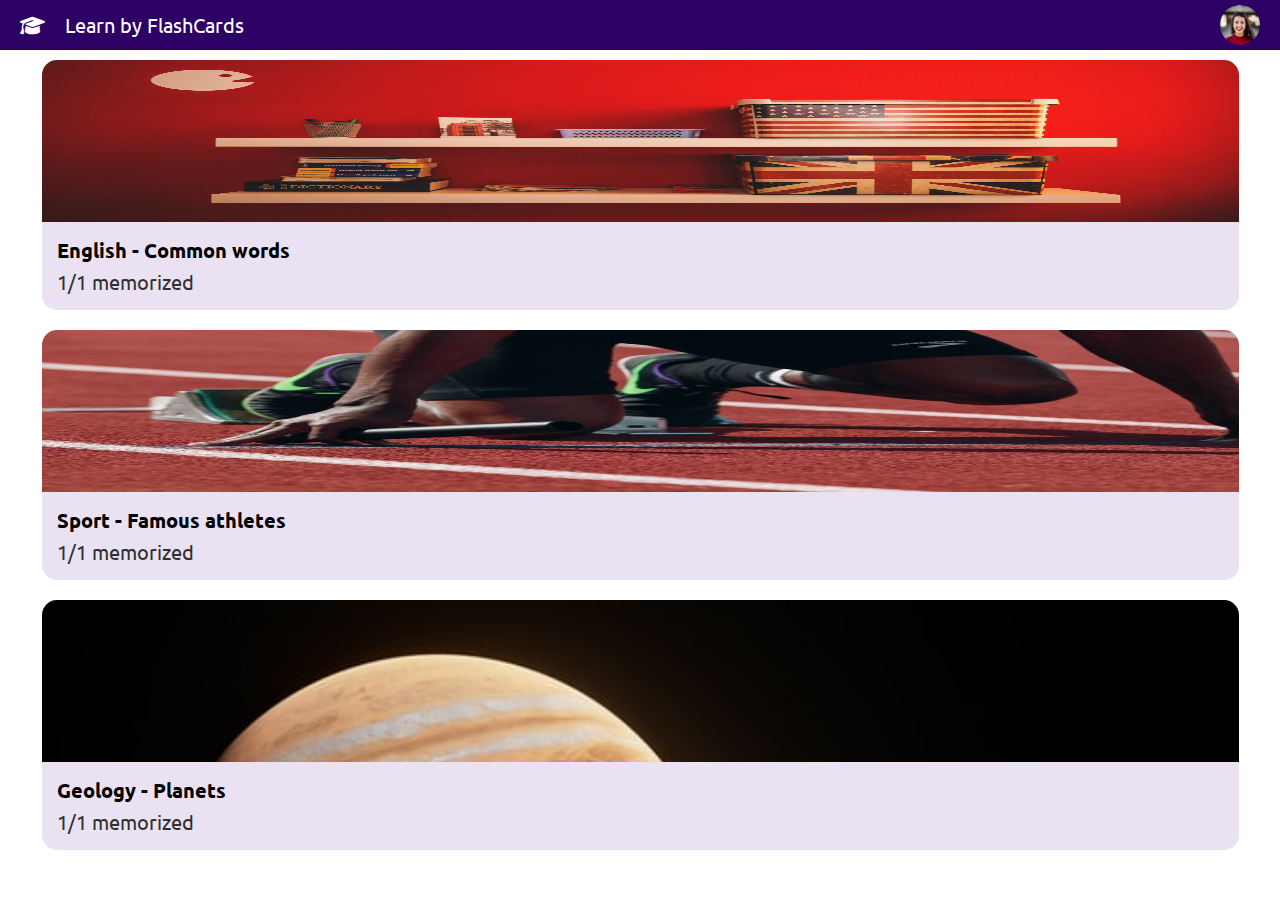
==== index.html @ d98e2bef "Initial commit" ====
<!DOCTYPE html>
<html lang="en">
<head>
    <meta charset="UTF-8">
    <meta name="viewport" content="width=device-width, initial-scale=1">
    <link rel="stylesheet" href="css/style.css">
    <link href="https://fonts.googleapis.com/css?family=Ubuntu&display=swap" rel="stylesheet">
    <link href="https://cdnjs.cloudflare.com/ajax/libs/font-awesome/6.1.1/css/all.min.css" rel="stylesheet">
</head>
<body>
<header>
    <nav>
        <div>
            <i class="fa-solid fa-graduation-cap"></i>
            Learn by FlashCards
        </div>
        <div class="profile"></div>
    </nav>
</header>
<div class="cards">

    <div class="card">
        <img class="card-up" src="img/english.jpg">
        <div class="card-down">
            <div class="card-title">
                <a href="practise.html">English - Common words</a>
            </div>
            <div class="card-subtitle">
                1/1 memorized
            </div>
        </div>

    </div>
</div>

<div class="cards">
    <div class="card">
        <img class="card-up" src="img/sport.jpg">
        <div class="card-down">
            <div class="card-title">
                Sport - Famous athletes
            </div>
            <div class="card-subtitle">
                1/1 memorized
            </div>
        </div>
    </div>
</div>

<div class="cards">
    <div class="card">
        <div class="card-up">
            <img src="img/planet.jpg">
        </div>
        <div class="card-down">
            <div class="card-title">
                Geology - Planets
            </div>
            <div class="card-subtitle">
                1/1 memorized
            </div>
        </div>
    </div>
</div>

</body>
</html>
---- css/style.css ----
:root {
    --primaryColor: #A8167F;
    --secondaryColor: #2C0064;
    --terciaryColor: #EAE2F3;
    font-family: 'Ubuntu', Arial, Helvetica, sans-serif;
}

* {
    box-sizing: border-box;
}

body {
    font-size: 20px;
    margin: 50px 0 0 0;
    padding: 0;
}

nav {
    top: 0;
    width: 100%;
    z-index: 1;
    position: fixed;
    background-color: var(--secondaryColor);
    color: white;
    padding: 5px 20px 5px 20px;
    font-size: 20px;
    display: flex;
    justify-content: space-between;
    align-items: center;
    min-height: 50px;
}

.profile {
    width: 40px;
    height: 40px;
    border-radius: 20px;
    background-image: url("../img/profile.jpg");
    background-size: cover;
}

.cards{
    padding: 10px;
    display: flex;
    flex-direction: column;
    align-items: center;
}

.card {
    display: flex;
    flex-direction: column;
    height: 250px;
    width: 95%;
    border-radius: 15px;
    overflow: hidden;
}

.card-up {
    flex: 3;
    overflow: hidden;
}

.card-up img {
    width: 100%;
}

.card-down {
    flex: 1;
    height: auto;
    padding: 15px;
    background-color: var(--terciaryColor);
}

.card-title {
    font-size: 20px;
    font-weight: bolder;
    padding-bottom: 5px;
}

.card-subtitle {
    color: #303030;
}

a {
    text-decoration: none;
    color: inherit;
}

nav i {
    padding-right: 15px;
}

.gradient-background {
    clip-path: polygon(0% 0%, 100% 0, 100% 100%, 50% 82%, 0 100%);
    background: linear-gradient(353.84deg, #6A00F0 -77.49%, #820B76 -38.47%, #A8167F 11.58%, #2C0064 85.38%);
    width: 100%;
    height: 350px;
}
.chip {
    background-color: var(--terciaryColor);
    border-radius: 10px;
    padding: 5px 15px 5px 15px;
    width: fit-content;
}

.flash-card {
    display: flex;
    flex-direction: column;
    justify-content: space-around;
    align-items: center;
    width: 80%;
    height: 50%;
    background-color: white;
    border-radius: 15px;
}

.flash-card-wrapper {
    position: fixed;
    top: 150px;
    width: 100%;
    height: 100vh;
    display: flex;
    justify-content: center;
}

.practise {
    background-color: var(--terciaryColor);
}

.buttons {
    bottom: 20px;
    width: 100%;
    position: fixed;
    display: flex;
    justify-content: space-around;
}

.button {
    color: white;
    border-radius: 10px;
    padding: 20px 40px 20px 40px;
}

.text-button {
    text-transform: uppercase;
    color: var(--primaryColor);
}

.button, .text-button:hover{
    cursor: pointer;
}

.wrong {
    background-color: red;
}

.correct {
    background-color: greenyellow;
}
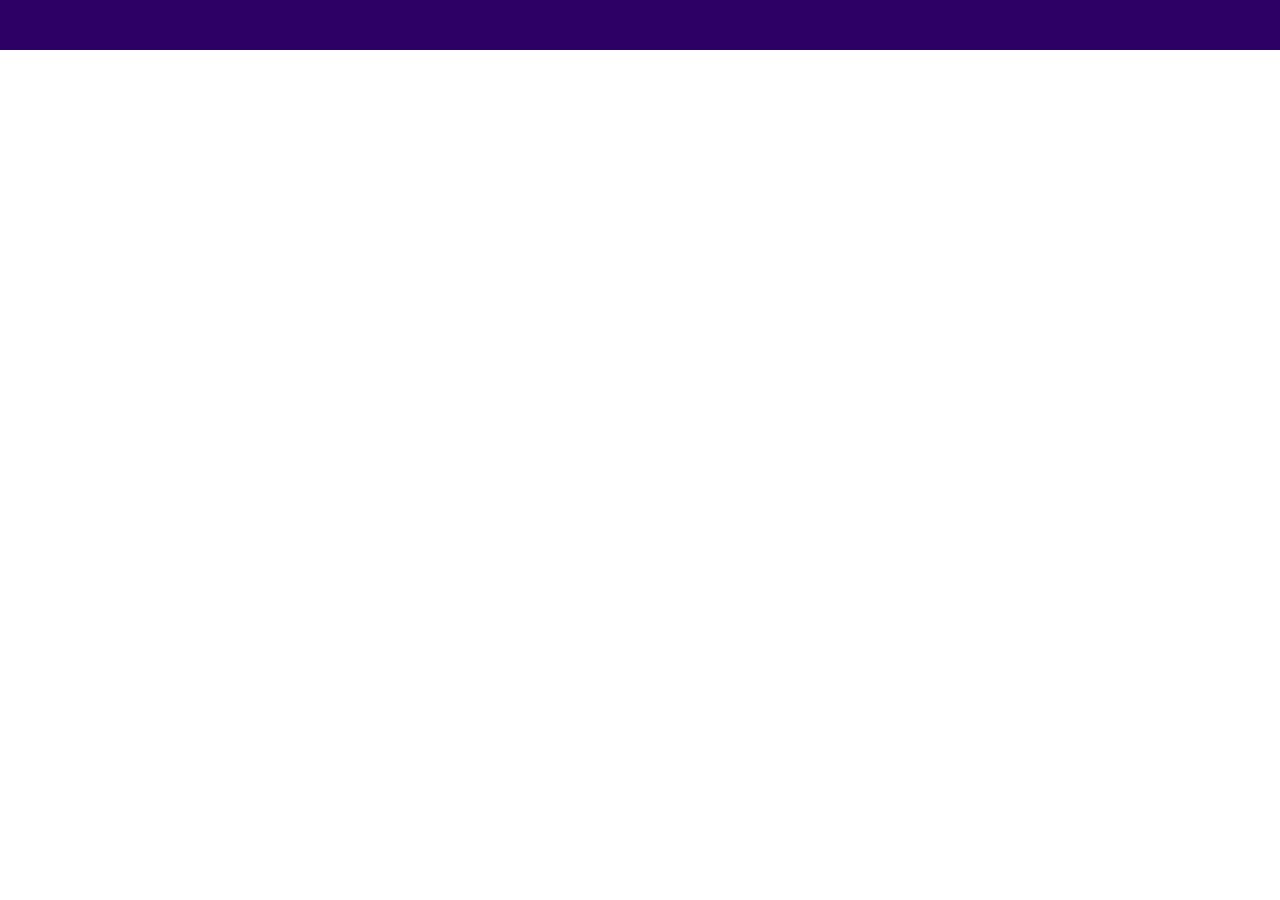
==== commit 43d8f68f: "Add communication with json" ====
--- a/index.html
+++ b/index.html
@@ -1,67 +1,28 @@
 <!DOCTYPE html>
 <html lang="en">
 <head>
+    <meta name="viewport" content="width=device-width, initial-scale=1">
     <meta charset="UTF-8">
-    <meta name="viewport" content="width=device-width, initial-scale=1">
+    <script
+            src="https://code.jquery.com/jquery-3.4.1.min.js"
+            integrity="sha256-CSXorXvZcTkaix6Yvo6HppcZGetbYMGWSFlBw8HfCJo="
+            crossorigin="anonymous">
+
+    </script>
     <link rel="stylesheet" href="css/style.css">
     <link href="https://fonts.googleapis.com/css?family=Ubuntu&display=swap" rel="stylesheet">
     <link href="https://cdnjs.cloudflare.com/ajax/libs/font-awesome/6.1.1/css/all.min.css" rel="stylesheet">
+    <script src="js/main.js"></script>
 </head>
 <body>
 <header>
     <nav>
-        <div>
-            <i class="fa-solid fa-graduation-cap"></i>
-            Learn by FlashCards
-        </div>
-        <div class="profile"></div>
     </nav>
 </header>
-<div class="cards">
+<div class="cards"></div>
+<div class="flash-card-wrapper"></div>
+<div class="buttons"></div>
 
-    <div class="card">
-        <img class="card-up" src="img/english.jpg">
-        <div class="card-down">
-            <div class="card-title">
-                <a href="practise.html">English - Common words</a>
-            </div>
-            <div class="card-subtitle">
-                1/1 memorized
-            </div>
-        </div>
-
-    </div>
-</div>
-
-<div class="cards">
-    <div class="card">
-        <img class="card-up" src="img/sport.jpg">
-        <div class="card-down">
-            <div class="card-title">
-                Sport - Famous athletes
-            </div>
-            <div class="card-subtitle">
-                1/1 memorized
-            </div>
-        </div>
-    </div>
-</div>
-
-<div class="cards">
-    <div class="card">
-        <div class="card-up">
-            <img src="img/planet.jpg">
-        </div>
-        <div class="card-down">
-            <div class="card-title">
-                Geology - Planets
-            </div>
-            <div class="card-subtitle">
-                1/1 memorized
-            </div>
-        </div>
-    </div>
-</div>
 
 </body>
 </html>
--- a/css/style.css
+++ b/css/style.css
@@ -38,9 +38,10 @@
     background-size: cover;
 }
 
-.cards{
-    padding: 10px;
+.cards {
+    padding-top: 10px;
     display: flex;
+    gap: 20px;
     flex-direction: column;
     align-items: center;
 }
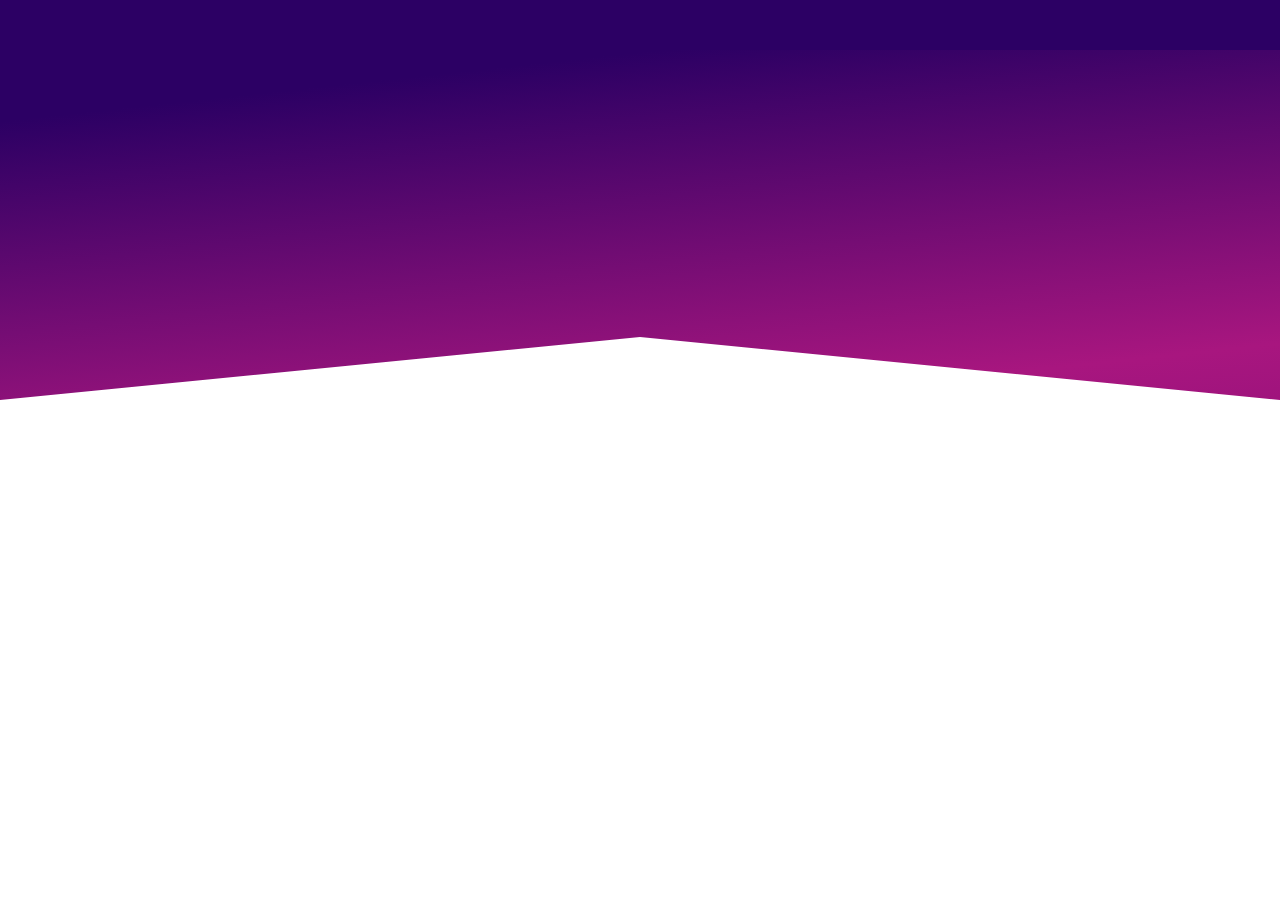
==== commit fb7becca: "Add a little bit of javascript" ====
--- a/index.html
+++ b/index.html
@@ -1,6 +1,7 @@
 <!DOCTYPE html>
 <html lang="en">
 <head>
+    <title>Learn by flash cards</title>
     <meta name="viewport" content="width=device-width, initial-scale=1">
     <meta charset="UTF-8">
     <script
@@ -18,11 +19,11 @@
 <header>
     <nav>
     </nav>
+    <div class="gradient-background"></div>
 </header>
 <div class="cards"></div>
 <div class="flash-card-wrapper"></div>
 <div class="buttons"></div>
 
-
 </body>
 </html>
--- a/css/style.css
+++ b/css/style.css
@@ -2,6 +2,8 @@
     --primaryColor: #A8167F;
     --secondaryColor: #2C0064;
     --terciaryColor: #EAE2F3;
+    --correctColor: greenyellow;
+    --wrongColor: red;
     font-family: 'Ubuntu', Arial, Helvetica, sans-serif;
 }
 
@@ -13,6 +15,7 @@
     font-size: 20px;
     margin: 50px 0 0 0;
     padding: 0;
+    min-width: 200px;
 }
 
 nav {
@@ -39,11 +42,14 @@
 }
 
 .cards {
-    padding-top: 10px;
+    padding: 10px 5px 0 5px;
+    justify-content: center;
     display: flex;
     gap: 20px;
     flex-direction: column;
     align-items: center;
+    flex-direction: row;
+    flex-wrap: wrap;
 }
 
 .card {
@@ -53,6 +59,7 @@
     width: 95%;
     border-radius: 15px;
     overflow: hidden;
+    max-width: 350px;
 }
 
 .card-up {
@@ -104,6 +111,7 @@
 }
 
 .flash-card {
+    padding: 10px;
     display: flex;
     flex-direction: column;
     justify-content: space-around;
@@ -151,9 +159,27 @@
 }
 
 .wrong {
-    background-color: red;
+    background-color: var(--wrongColor);
 }
 
 .correct {
-    background-color: greenyellow;
+    background-color: var(--correctColor);
 }
+
+.wrong-text {
+    color: var(--wrongColor);
+}
+
+.correct-text {
+    color: var(--correctColor);
+}
+
+.primary-button {
+    background-color: var(--primaryColor);
+}
+
+.question-text {
+    margin: 15px;
+    text-align: center;
+    overflow-y: auto;
+}
